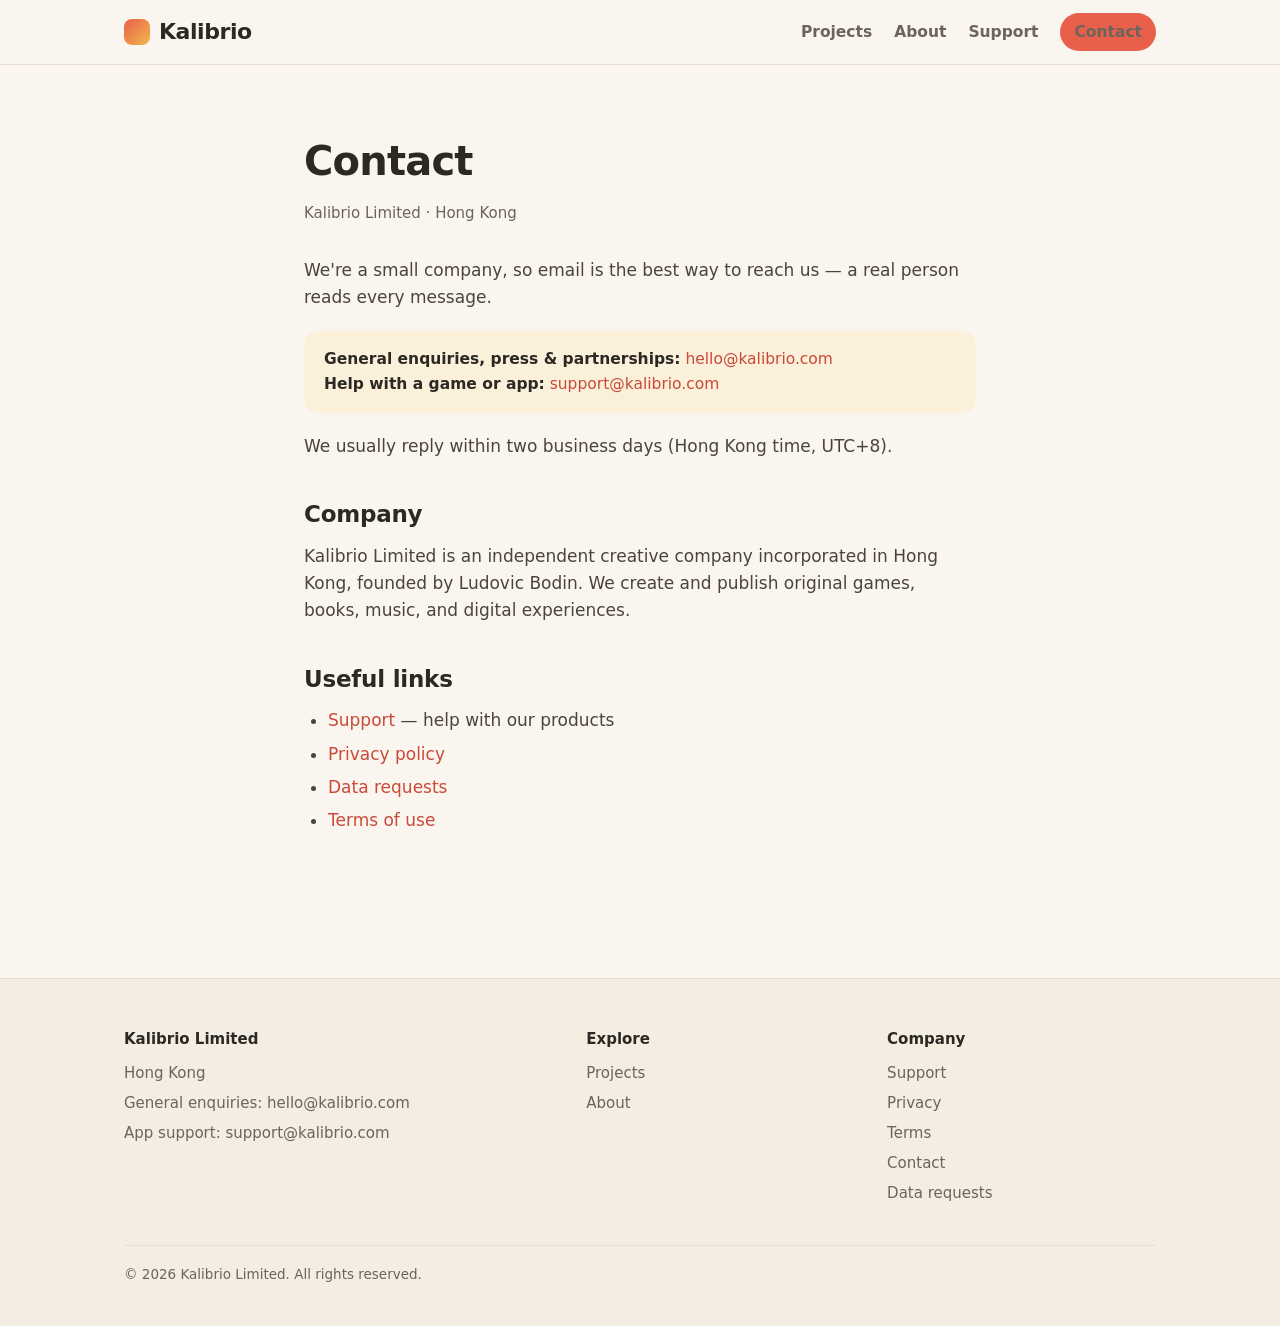
==== contact/index.html @ 45d8ee5a "deploy 2026-08-20_0154" ====
<!doctype html>
<html lang="en">
<head>
<meta charset="utf-8">
<meta name="viewport" content="width=device-width, initial-scale=1">
<title>Contact — Kalibrio Limited</title>
<meta name="description" content="Contact Kalibrio Limited — general enquiries, app support, press, and partnerships.">
<link rel="stylesheet" href="/styles.css">
<link rel="icon" href="/favicon.svg" type="image/svg+xml">
</head>
<body>

<header class="site">
  <div class="wrap nav">
    <a class="brand" href="/"><span class="mark"></span>Kalibrio</a>
    <nav class="links">
      <a class="navlink" href="/#projects">Projects</a>
      <a class="navlink" href="/#about">About</a>
      <a class="navlink" href="/support/">Support</a>
      <a class="btn small" href="/contact/">Contact</a>
    </nav>
  </div>
</header>

<main class="prose">
  <h1>Contact</h1>
  <p class="updated">Kalibrio Limited · Hong Kong</p>

  <p>We're a small company, so email is the best way to reach us — a real person reads every message.</p>

  <div class="note">
    <strong>General enquiries, press &amp; partnerships:</strong> <a href="mailto:hello@kalibrio.com">hello@kalibrio.com</a><br>
    <strong>Help with a game or app:</strong> <a href="mailto:support@kalibrio.com">support@kalibrio.com</a>
  </div>

  <p>We usually reply within two business days (Hong Kong time, UTC+8).</p>

  <h2>Company</h2>
  <p>Kalibrio Limited is an independent creative company incorporated in Hong Kong, founded by Ludovic Bodin. We create and publish original games, books, music, and digital experiences.</p>

  <h2>Useful links</h2>
  <ul>
    <li><a href="/support/">Support</a> — help with our products</li>
    <li><a href="/privacy/">Privacy policy</a></li>
    <li><a href="/data-requests/">Data requests</a></li>
    <li><a href="/terms/">Terms of use</a></li>
  </ul>
</main>

<footer class="site">
  <div class="wrap">
    <div class="cols">
      <div>
        <h4>Kalibrio Limited</h4>
        <ul>
          <li>Hong Kong</li>
          <li>General enquiries: <a href="mailto:hello@kalibrio.com">hello@kalibrio.com</a></li>
          <li>App support: <a href="mailto:support@kalibrio.com">support@kalibrio.com</a></li>
        </ul>
      </div>
      <div>
        <h4>Explore</h4>
        <ul>
          <li><a href="/#projects">Projects</a></li>
          <li><a href="/#about">About</a></li>
        </ul>
      </div>
      <div>
        <h4>Company</h4>
        <ul>
          <li><a href="/support/">Support</a></li>
          <li><a href="/privacy/">Privacy</a></li>
          <li><a href="/terms/">Terms</a></li>
          <li><a href="/contact/">Contact</a></li>
          <li><a href="/data-requests/">Data requests</a></li>
        </ul>
      </div>
    </div>
    <div class="legal">© 2026 Kalibrio Limited. All rights reserved.</div>
  </div>
</footer>

</body>
</html>
---- styles.css ----
/* Kalibrio — shared styles */
:root {
  --bg: #FAF6EF;
  --bg-soft: #F3EDE2;
  --card: #FFFFFF;
  --ink: #2C2925;
  --muted: #6B645B;
  --line: #E7DFD2;
  --accent: #E8604C;      /* coral */
  --accent-dark: #C94A38;
  --accent-soft: #FBE9E5;
  --gold: #F2B84B;
  --gold-soft: #FBF0DA;
  --blue: #3D6BD8;
  --radius: 20px;
  --shadow: 0 2px 6px rgba(60, 50, 40, 0.06), 0 12px 32px rgba(60, 50, 40, 0.08);
  --font: ui-rounded, "Avenir Next", "Nunito", "Segoe UI", system-ui, -apple-system, sans-serif;
}

* { margin: 0; padding: 0; box-sizing: border-box; }
html { scroll-behavior: smooth; }
body {
  font-family: var(--font);
  background: var(--bg);
  color: var(--ink);
  line-height: 1.6;
  font-size: 17px;
  -webkit-font-smoothing: antialiased;
}
img { max-width: 100%; display: block; }
a { color: var(--accent-dark); text-decoration: none; }
a:hover { text-decoration: underline; }

.wrap { max-width: 1080px; margin: 0 auto; padding: 0 24px; }

/* ---------- Nav ---------- */
header.site {
  position: sticky; top: 0; z-index: 50;
  background: rgba(250, 246, 239, 0.92);
  backdrop-filter: blur(8px);
  border-bottom: 1px solid var(--line);
}
.nav { display: flex; align-items: center; gap: 28px; height: 64px; }
.brand {
  font-weight: 800; font-size: 22px; letter-spacing: -0.02em;
  color: var(--ink); display: flex; align-items: center; gap: 9px;
}
.brand:hover { text-decoration: none; }
.brand .mark {
  width: 26px; height: 26px; border-radius: 8px;
  background: linear-gradient(135deg, var(--accent), var(--gold));
  display: inline-block; flex: none;
}
.nav .links { display: flex; gap: 22px; margin-left: auto; align-items: center; }
.nav .links a { color: var(--muted); font-weight: 600; font-size: 15.5px; }
.nav .links a:hover { color: var(--ink); text-decoration: none; }
.btn {
  display: inline-block; font-weight: 700; font-size: 15.5px;
  padding: 10px 20px; border-radius: 999px;
  background: var(--accent); color: #fff;
  transition: transform 0.15s ease, background 0.15s ease;
}
.btn:hover { background: var(--accent-dark); color: #fff; text-decoration: none; transform: translateY(-1px); }
.btn.ghost { background: transparent; color: var(--ink); border: 2px solid var(--line); }
.btn.ghost:hover { border-color: var(--ink); background: transparent; }
.btn.small { padding: 7px 14px; font-size: 14px; }

/* ---------- Hero ---------- */
.hero { padding: 84px 0 72px; display: grid; grid-template-columns: 1.4fr 1fr; gap: 48px; align-items: center; }
.hero h1 { font-size: clamp(40px, 6vw, 62px); line-height: 1.08; letter-spacing: -0.03em; font-weight: 800; }
.hero p.lead { font-size: clamp(18px, 2.2vw, 21px); color: var(--muted); margin: 20px 0 30px; max-width: 34em; }
.hero .cta { display: flex; gap: 14px; flex-wrap: wrap; }

/* morphing object */
.morph-stage { display: flex; justify-content: center; }
.morph {
  position: relative; width: 240px; height: 240px;
  display: flex; align-items: center; justify-content: center;
}
.morph .blob {
  position: absolute; inset: 0;
  background: linear-gradient(140deg, var(--gold-soft), var(--accent-soft));
  border-radius: 58% 42% 55% 45% / 48% 55% 45% 52%;
  animation: blobwobble 14s ease-in-out infinite alternate;
}
@keyframes blobwobble {
  0%   { border-radius: 58% 42% 55% 45% / 48% 55% 45% 52%; transform: rotate(0deg); }
  100% { border-radius: 45% 55% 44% 56% / 55% 44% 58% 42%; transform: rotate(8deg); }
}
.morph svg { position: absolute; width: 104px; height: 104px; opacity: 0; animation: cycle 16s infinite; }
.morph svg:nth-child(2) { animation-delay: 0s; }
.morph svg:nth-child(3) { animation-delay: 4s; }
.morph svg:nth-child(4) { animation-delay: 8s; }
.morph svg:nth-child(5) { animation-delay: 12s; }
@keyframes cycle {
  0%, 18% { opacity: 1; transform: scale(1) translateY(0); }
  22%, 96% { opacity: 0; transform: scale(0.85) translateY(6px); }
  98% { opacity: 0; transform: scale(0.85) translateY(-6px); }
  100% { opacity: 1; transform: scale(1) translateY(0); }
}
@media (prefers-reduced-motion: reduce) {
  .morph svg, .morph .blob { animation: none; }
  .morph svg:nth-child(2) { opacity: 1; }
}

/* ---------- Sections ---------- */
section { padding: 56px 0; }
.kicker {
  font-size: 14px; font-weight: 800; letter-spacing: 0.12em;
  text-transform: uppercase; color: var(--accent);
}
h2.title { font-size: clamp(28px, 4vw, 38px); letter-spacing: -0.02em; margin: 6px 0 10px; }
.sub { color: var(--muted); max-width: 44em; }

/* ---------- Cards ---------- */
.grid { display: grid; gap: 24px; margin-top: 34px; }
.grid.cols-2 { grid-template-columns: repeat(2, 1fr); }
.grid.cols-3 { grid-template-columns: repeat(3, 1fr); }
.card {
  background: var(--card); border-radius: var(--radius);
  box-shadow: var(--shadow); overflow: hidden;
  border: 1px solid rgba(231, 223, 210, 0.6);
  display: flex; flex-direction: column;
  transition: transform 0.18s ease, box-shadow 0.18s ease;
}
.card:hover { transform: translateY(-3px); box-shadow: 0 4px 10px rgba(60,50,40,0.07), 0 18px 44px rgba(60,50,40,0.11); }
.card .art { aspect-ratio: 16 / 10; overflow: hidden; background: var(--bg-soft); }
.card .art img { width: 100%; height: 100%; object-fit: cover; }
.card .art.pad { display: flex; align-items: center; justify-content: center; }
.card .art.pad img { width: auto; height: 78%; object-fit: contain; border-radius: 14px; }
.card .body { padding: 22px 24px 24px; display: flex; flex-direction: column; gap: 10px; flex: 1; }
.card h3 { font-size: 21px; letter-spacing: -0.01em; }
.card p { color: var(--muted); font-size: 15.5px; flex: 1; }
.card .meta { display: flex; gap: 8px; flex-wrap: wrap; align-items: center; }
.pill {
  font-size: 12.5px; font-weight: 700; padding: 3px 11px; border-radius: 999px;
  background: var(--accent-soft); color: var(--accent-dark);
}
.pill.gold { background: var(--gold-soft); color: #9A6E17; }
.pill.blue { background: #E6ECFB; color: #2C4FA8; }
.card .links { display: flex; gap: 14px; flex-wrap: wrap; font-size: 14.5px; font-weight: 700; }

/* ---------- Principles ---------- */
.principles { background: var(--bg-soft); border-radius: 28px; padding: 48px; margin-top: 8px; }
.principles .grid { margin-top: 26px; }
.principle h3 { font-size: 19px; margin-bottom: 6px; display: flex; align-items: center; gap: 10px; }
.principle .dot { width: 12px; height: 12px; border-radius: 4px; flex: none; }
.principle p { color: var(--muted); font-size: 15.5px; }

/* ---------- Prose pages ---------- */
.prose { max-width: 720px; margin: 0 auto; padding: 64px 24px 80px; }
.prose h1 { font-size: clamp(30px, 5vw, 40px); letter-spacing: -0.02em; margin-bottom: 8px; }
.prose .updated { color: var(--muted); font-size: 15px; margin-bottom: 32px; }
.prose h2 { font-size: 23px; margin: 36px 0 10px; letter-spacing: -0.01em; }
.prose h3 { font-size: 18px; margin: 24px 0 6px; }
.prose p, .prose li { color: #4A443C; }
.prose ul, .prose ol { padding-left: 24px; margin: 10px 0 16px; }
.prose li { margin: 6px 0; }
.prose .note {
  background: var(--gold-soft); border-radius: 14px; padding: 16px 20px;
  font-size: 15.5px; margin: 20px 0;
}

/* ---------- Game page ---------- */
.game-hero { display: flex; gap: 28px; align-items: center; padding: 64px 0 8px; flex-wrap: wrap; }
.game-hero img.icon { width: 120px; height: 120px; border-radius: 27px; box-shadow: var(--shadow); }
.game-hero h1 { font-size: clamp(34px, 5vw, 46px); letter-spacing: -0.02em; }
.game-hero .tag { color: var(--muted); font-size: 19px; }
.shots { display: grid; grid-template-columns: repeat(2, 1fr); gap: 24px; margin: 34px auto; max-width: 640px; }
.shots img { border-radius: 22px; box-shadow: var(--shadow); }
.facts { display: grid; grid-template-columns: repeat(3, 1fr); gap: 18px; margin: 30px 0; }
.fact { background: var(--card); border-radius: 16px; padding: 18px 20px; box-shadow: var(--shadow); }
.fact .k { font-size: 13px; font-weight: 800; text-transform: uppercase; letter-spacing: 0.08em; color: var(--accent); }
.fact .v { font-weight: 600; margin-top: 4px; font-size: 15.5px; }
details.faq {
  background: var(--card); border-radius: 14px; padding: 16px 22px;
  margin: 10px 0; box-shadow: var(--shadow);
}
details.faq summary { font-weight: 700; cursor: pointer; }
details.faq p { margin-top: 10px; color: var(--muted); font-size: 15.5px; }

/* ---------- Footer ---------- */
footer.site {
  margin-top: 48px; border-top: 1px solid var(--line);
  background: var(--bg-soft); padding: 48px 0 40px;
  font-size: 15px; color: var(--muted);
}
footer.site .cols { display: grid; grid-template-columns: 1.6fr 1fr 1fr; gap: 32px; }
footer.site h4 { color: var(--ink); font-size: 15px; margin-bottom: 10px; }
footer.site ul { list-style: none; }
footer.site li { margin: 6px 0; }
footer.site a { color: var(--muted); }
footer.site a:hover { color: var(--ink); }
footer.site .legal { margin-top: 34px; padding-top: 18px; border-top: 1px solid var(--line); font-size: 13.5px; }

/* ---------- Responsive ---------- */
@media (max-width: 860px) {
  .hero { grid-template-columns: 1fr; padding: 56px 0 40px; text-align: center; }
  .hero .cta { justify-content: center; }
  .morph-stage { order: -1; }
  .morph { width: 180px; height: 180px; }
  .morph svg { width: 80px; height: 80px; }
  .grid.cols-2, .grid.cols-3 { grid-template-columns: 1fr; }
  .facts { grid-template-columns: 1fr; }
  .shots { grid-template-columns: 1fr; }
  .principles { padding: 32px 24px; }
  footer.site .cols { grid-template-columns: 1fr; }
  .nav .links a.navlink { display: none; }
}
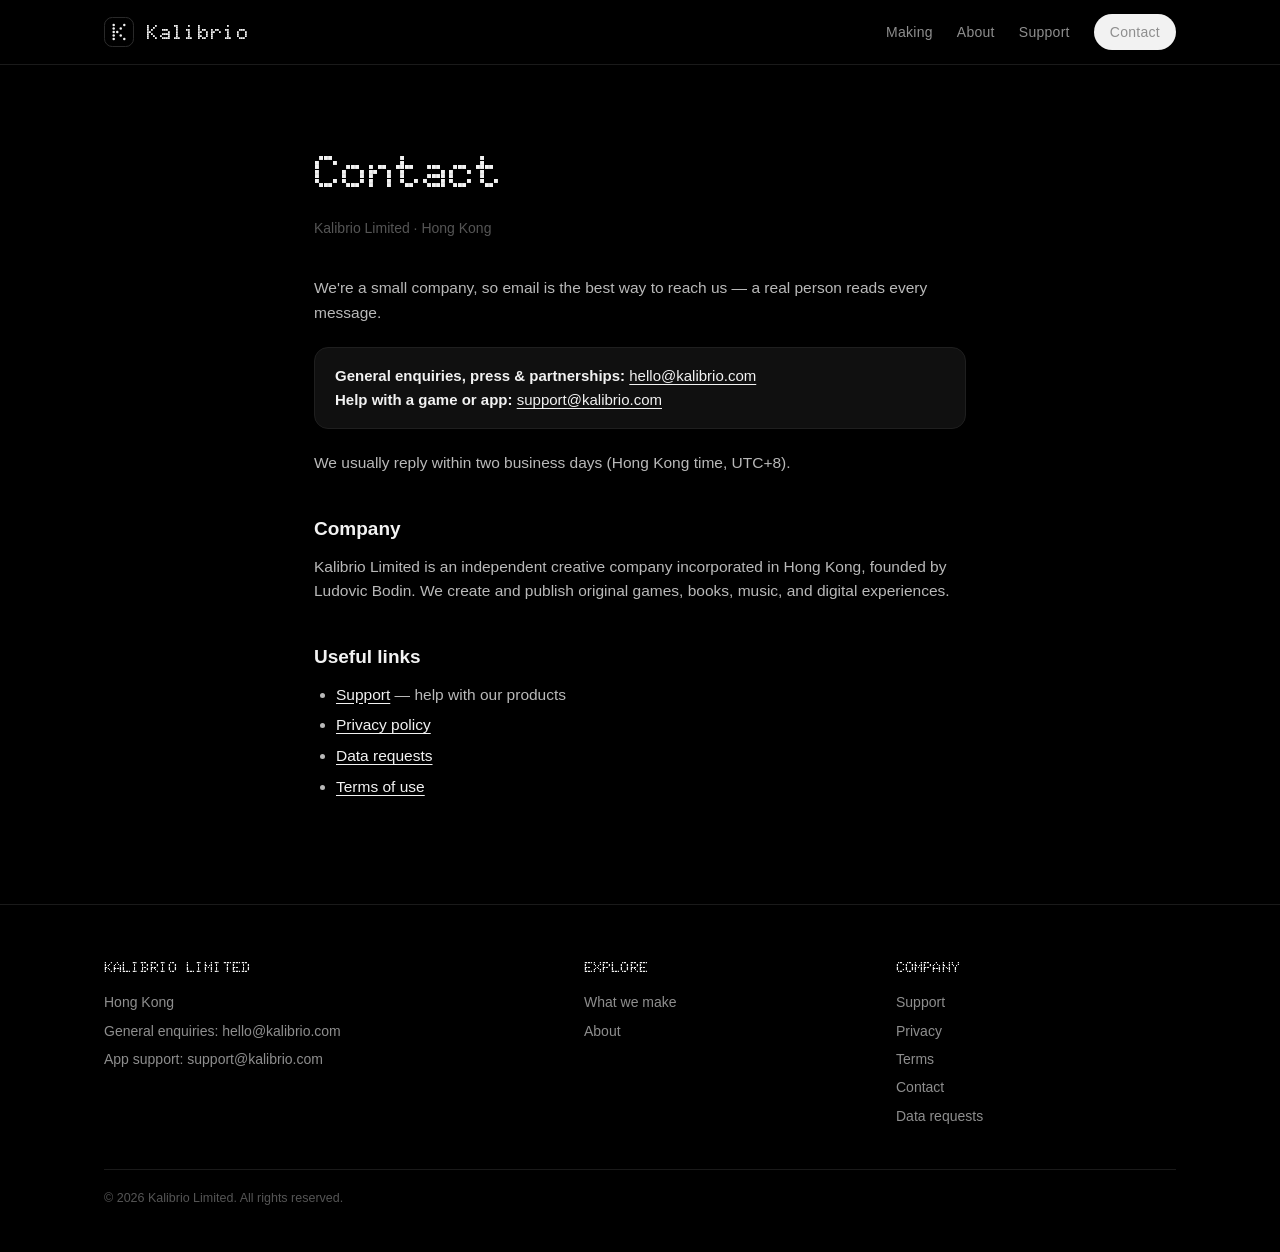
==== commit 41221bb2: "deploy 2026-08-20_0207" ====
--- a/contact/index.html
+++ b/contact/index.html
@@ -12,9 +12,20 @@
 
 <header class="site">
   <div class="wrap nav">
-    <a class="brand" href="/"><span class="mark"></span>Kalibrio</a>
+    <a class="brand" href="/" aria-label="Kalibrio home">
+      <svg viewBox="0 0 34 34" aria-hidden="true">
+        <rect x="0.5" y="0.5" width="33" height="33" rx="9" fill="none" stroke="#333"/>
+        <g fill="#F2F2F2">
+          <circle cx="11" cy="9" r="1.4"/><circle cx="11" cy="13" r="1.4"/><circle cx="11" cy="17" r="1.4"/><circle cx="11" cy="21" r="1.4"/><circle cx="11" cy="25" r="1.4"/>
+          <circle cx="15" cy="17" r="1.4"/>
+          <circle cx="19" cy="13" r="1.4"/><circle cx="23" cy="9" r="1.4"/>
+          <circle cx="19" cy="21" r="1.4"/><circle cx="23" cy="25" r="1.4"/>
+        </g>
+      </svg>
+      Kalibrio
+    </a>
     <nav class="links">
-      <a class="navlink" href="/#projects">Projects</a>
+      <a class="navlink" href="/#making">Making</a>
       <a class="navlink" href="/#about">About</a>
       <a class="navlink" href="/support/">Support</a>
       <a class="btn small" href="/contact/">Contact</a>
@@ -51,7 +62,7 @@
   <div class="wrap">
     <div class="cols">
       <div>
-        <h4>Kalibrio Limited</h4>
+        <h4>KALIBRIO LIMITED</h4>
         <ul>
           <li>Hong Kong</li>
           <li>General enquiries: <a href="mailto:hello@kalibrio.com">hello@kalibrio.com</a></li>
@@ -59,14 +70,14 @@
         </ul>
       </div>
       <div>
-        <h4>Explore</h4>
+        <h4>EXPLORE</h4>
         <ul>
-          <li><a href="/#projects">Projects</a></li>
+          <li><a href="/#making">What we make</a></li>
           <li><a href="/#about">About</a></li>
         </ul>
       </div>
       <div>
-        <h4>Company</h4>
+        <h4>COMPANY</h4>
         <ul>
           <li><a href="/support/">Support</a></li>
           <li><a href="/privacy/">Privacy</a></li>
--- a/styles.css
+++ b/styles.css
@@ -1,20 +1,22 @@
-/* Kalibrio — shared styles */
+/* Kalibrio — black & white, dot-matrix design */
+@font-face {
+  font-family: 'Doto';
+  src: url('/assets/fonts/doto.woff2') format('woff2');
+  font-weight: 100 900;
+  font-display: swap;
+}
+
 :root {
-  --bg: #FAF6EF;
-  --bg-soft: #F3EDE2;
-  --card: #FFFFFF;
-  --ink: #2C2925;
-  --muted: #6B645B;
-  --line: #E7DFD2;
-  --accent: #E8604C;      /* coral */
-  --accent-dark: #C94A38;
-  --accent-soft: #FBE9E5;
-  --gold: #F2B84B;
-  --gold-soft: #FBF0DA;
-  --blue: #3D6BD8;
-  --radius: 20px;
-  --shadow: 0 2px 6px rgba(60, 50, 40, 0.06), 0 12px 32px rgba(60, 50, 40, 0.08);
-  --font: ui-rounded, "Avenir Next", "Nunito", "Segoe UI", system-ui, -apple-system, sans-serif;
+  --bg: #000000;
+  --card: #101010;
+  --card-line: #1F1F1F;
+  --ink: #F2F2F2;
+  --muted: #8E8E8E;
+  --faint: #555555;
+  --line: #1A1A1A;
+  --radius: 18px;
+  --font: "Helvetica Neue", Helvetica, Arial, "Segoe UI", system-ui, sans-serif;
+  --dot-font: 'Doto', "Helvetica Neue", system-ui, sans-serif;
 }
 
 * { margin: 0; padding: 0; box-sizing: border-box; }
@@ -24,186 +26,166 @@
   background: var(--bg);
   color: var(--ink);
   line-height: 1.6;
-  font-size: 17px;
+  font-size: 16px;
   -webkit-font-smoothing: antialiased;
 }
 img { max-width: 100%; display: block; }
-a { color: var(--accent-dark); text-decoration: none; }
+a { color: var(--ink); text-decoration: none; }
 a:hover { text-decoration: underline; }
+::selection { background: #FFFFFF; color: #000000; }
 
-.wrap { max-width: 1080px; margin: 0 auto; padding: 0 24px; }
+.wrap { max-width: 1120px; margin: 0 auto; padding: 0 24px; }
 
 /* ---------- Nav ---------- */
 header.site {
   position: sticky; top: 0; z-index: 50;
-  background: rgba(250, 246, 239, 0.92);
-  backdrop-filter: blur(8px);
+  background: rgba(0, 0, 0, 0.85);
+  backdrop-filter: blur(10px);
   border-bottom: 1px solid var(--line);
 }
 .nav { display: flex; align-items: center; gap: 28px; height: 64px; }
 .brand {
-  font-weight: 800; font-size: 22px; letter-spacing: -0.02em;
-  color: var(--ink); display: flex; align-items: center; gap: 9px;
+  display: flex; align-items: center; gap: 12px;
+  font-family: var(--dot-font); font-weight: 900; font-size: 20px;
+  letter-spacing: 0.04em; color: var(--ink);
 }
 .brand:hover { text-decoration: none; }
-.brand .mark {
-  width: 26px; height: 26px; border-radius: 8px;
-  background: linear-gradient(135deg, var(--accent), var(--gold));
-  display: inline-block; flex: none;
-}
-.nav .links { display: flex; gap: 22px; margin-left: auto; align-items: center; }
-.nav .links a { color: var(--muted); font-weight: 600; font-size: 15.5px; }
+.brand svg { width: 30px; height: 30px; flex: none; }
+.nav .links { display: flex; gap: 24px; margin-left: auto; align-items: center; }
+.nav .links a { color: var(--muted); font-size: 14px; letter-spacing: 0.02em; }
 .nav .links a:hover { color: var(--ink); text-decoration: none; }
 .btn {
-  display: inline-block; font-weight: 700; font-size: 15.5px;
-  padding: 10px 20px; border-radius: 999px;
-  background: var(--accent); color: #fff;
-  transition: transform 0.15s ease, background 0.15s ease;
+  display: inline-block; font-size: 14px; font-weight: 500;
+  padding: 9px 20px; border-radius: 999px;
+  background: var(--ink); color: #000;
+  transition: opacity 0.15s ease;
 }
-.btn:hover { background: var(--accent-dark); color: #fff; text-decoration: none; transform: translateY(-1px); }
-.btn.ghost { background: transparent; color: var(--ink); border: 2px solid var(--line); }
-.btn.ghost:hover { border-color: var(--ink); background: transparent; }
-.btn.small { padding: 7px 14px; font-size: 14px; }
+.btn:hover { opacity: 0.8; color: #000; text-decoration: none; }
+.btn.ghost { background: transparent; color: var(--ink); border: 1px solid #333; }
+.btn.small { padding: 7px 16px; font-size: 13px; }
 
 /* ---------- Hero ---------- */
-.hero { padding: 84px 0 72px; display: grid; grid-template-columns: 1.4fr 1fr; gap: 48px; align-items: center; }
-.hero h1 { font-size: clamp(40px, 6vw, 62px); line-height: 1.08; letter-spacing: -0.03em; font-weight: 800; }
-.hero p.lead { font-size: clamp(18px, 2.2vw, 21px); color: var(--muted); margin: 20px 0 30px; max-width: 34em; }
-.hero .cta { display: flex; gap: 14px; flex-wrap: wrap; }
-
-/* morphing object */
-.morph-stage { display: flex; justify-content: center; }
-.morph {
-  position: relative; width: 240px; height: 240px;
-  display: flex; align-items: center; justify-content: center;
+.hero { position: relative; padding: 40px 0 24px; text-align: center; }
+.hero .stage { position: relative; height: 380px; }
+.hero canvas { position: absolute; inset: 0; width: 100%; height: 100%; }
+.hero h1.fallback {
+  font-family: var(--dot-font); font-weight: 900;
+  font-size: clamp(44px, 8vw, 96px); line-height: 1.1; letter-spacing: 0.02em;
+  padding-top: 100px;
+  display: none;
 }
-.morph .blob {
-  position: absolute; inset: 0;
-  background: linear-gradient(140deg, var(--gold-soft), var(--accent-soft));
-  border-radius: 58% 42% 55% 45% / 48% 55% 45% 52%;
-  animation: blobwobble 14s ease-in-out infinite alternate;
+.no-js .hero h1.fallback { display: block; }
+.no-js .hero canvas { display: none; }
+.hero p.lead {
+  color: var(--muted); font-size: clamp(16px, 2vw, 19px);
+  max-width: 36em; margin: 0 auto 30px;
 }
-@keyframes blobwobble {
-  0%   { border-radius: 58% 42% 55% 45% / 48% 55% 45% 52%; transform: rotate(0deg); }
-  100% { border-radius: 45% 55% 44% 56% / 55% 44% 58% 42%; transform: rotate(8deg); }
-}
-.morph svg { position: absolute; width: 104px; height: 104px; opacity: 0; animation: cycle 16s infinite; }
-.morph svg:nth-child(2) { animation-delay: 0s; }
-.morph svg:nth-child(3) { animation-delay: 4s; }
-.morph svg:nth-child(4) { animation-delay: 8s; }
-.morph svg:nth-child(5) { animation-delay: 12s; }
-@keyframes cycle {
-  0%, 18% { opacity: 1; transform: scale(1) translateY(0); }
-  22%, 96% { opacity: 0; transform: scale(0.85) translateY(6px); }
-  98% { opacity: 0; transform: scale(0.85) translateY(-6px); }
-  100% { opacity: 1; transform: scale(1) translateY(0); }
-}
-@media (prefers-reduced-motion: reduce) {
-  .morph svg, .morph .blob { animation: none; }
-  .morph svg:nth-child(2) { opacity: 1; }
-}
+.hero .cta { display: flex; gap: 14px; justify-content: center; flex-wrap: wrap; }
 
 /* ---------- Sections ---------- */
-section { padding: 56px 0; }
+section { padding: 64px 0; }
 .kicker {
-  font-size: 14px; font-weight: 800; letter-spacing: 0.12em;
-  text-transform: uppercase; color: var(--accent);
+  font-family: var(--dot-font); font-weight: 900;
+  font-size: 13px; letter-spacing: 0.28em; text-transform: uppercase;
+  color: var(--faint);
 }
-h2.title { font-size: clamp(28px, 4vw, 38px); letter-spacing: -0.02em; margin: 6px 0 10px; }
-.sub { color: var(--muted); max-width: 44em; }
+h2.title {
+  font-family: var(--dot-font); font-weight: 900;
+  font-size: clamp(28px, 4.5vw, 44px); letter-spacing: 0.02em;
+  margin: 10px 0 12px;
+}
+.sub { color: var(--muted); max-width: 42em; }
 
-/* ---------- Cards ---------- */
-.grid { display: grid; gap: 24px; margin-top: 34px; }
+/* ---------- Category cards ---------- */
+.grid { display: grid; gap: 18px; margin-top: 40px; }
+.grid.cols-4 { grid-template-columns: repeat(4, 1fr); }
 .grid.cols-2 { grid-template-columns: repeat(2, 1fr); }
-.grid.cols-3 { grid-template-columns: repeat(3, 1fr); }
 .card {
-  background: var(--card); border-radius: var(--radius);
-  box-shadow: var(--shadow); overflow: hidden;
-  border: 1px solid rgba(231, 223, 210, 0.6);
-  display: flex; flex-direction: column;
-  transition: transform 0.18s ease, box-shadow 0.18s ease;
+  background: var(--card); border: 1px solid var(--card-line);
+  border-radius: var(--radius); padding: 28px 26px 30px;
+  display: flex; flex-direction: column; gap: 6px;
+  min-height: 300px;
+  transition: border-color 0.2s ease;
 }
-.card:hover { transform: translateY(-3px); box-shadow: 0 4px 10px rgba(60,50,40,0.07), 0 18px 44px rgba(60,50,40,0.11); }
-.card .art { aspect-ratio: 16 / 10; overflow: hidden; background: var(--bg-soft); }
-.card .art img { width: 100%; height: 100%; object-fit: cover; }
-.card .art.pad { display: flex; align-items: center; justify-content: center; }
-.card .art.pad img { width: auto; height: 78%; object-fit: contain; border-radius: 14px; }
-.card .body { padding: 22px 24px 24px; display: flex; flex-direction: column; gap: 10px; flex: 1; }
-.card h3 { font-size: 21px; letter-spacing: -0.01em; }
-.card p { color: var(--muted); font-size: 15.5px; flex: 1; }
-.card .meta { display: flex; gap: 8px; flex-wrap: wrap; align-items: center; }
-.pill {
-  font-size: 12.5px; font-weight: 700; padding: 3px 11px; border-radius: 999px;
-  background: var(--accent-soft); color: var(--accent-dark);
+.card:hover { border-color: #3A3A3A; }
+.card h3 { font-size: 18px; font-weight: 600; letter-spacing: 0.01em; }
+.card p.desc { color: var(--muted); font-size: 14.5px; }
+.card .doticon { flex: 1; min-height: 130px; margin-top: 22px; }
+
+/* dotted icons: dot grid revealed through an SVG mask */
+.doticon {
+  background-image: radial-gradient(circle, #EDEDED 1.3px, transparent 1.45px);
+  background-size: 9px 9px;
+  -webkit-mask-repeat: no-repeat; mask-repeat: no-repeat;
+  -webkit-mask-position: center; mask-position: center;
+  -webkit-mask-size: contain; mask-size: contain;
+  animation: dotpulse 6s ease-in-out infinite;
 }
-.pill.gold { background: var(--gold-soft); color: #9A6E17; }
-.pill.blue { background: #E6ECFB; color: #2C4FA8; }
-.card .links { display: flex; gap: 14px; flex-wrap: wrap; font-size: 14.5px; font-weight: 700; }
+@keyframes dotpulse { 0%, 100% { opacity: 0.9; } 50% { opacity: 0.55; } }
+.card:nth-child(2) .doticon { animation-delay: 1.5s; }
+.card:nth-child(3) .doticon { animation-delay: 3s; }
+.card:nth-child(4) .doticon { animation-delay: 4.5s; }
+@media (prefers-reduced-motion: reduce) { .doticon { animation: none; } }
+
+.doticon.game { -webkit-mask-image: url("data:image/svg+xml,%3Csvg xmlns='http://www.w3.org/2000/svg' width='120' height='120' viewBox='0 0 120 120'%3E%3Crect x='12' y='12' width='45' height='45' rx='10'/%3E%3Crect x='63' y='12' width='45' height='45' rx='10'/%3E%3Crect x='12' y='63' width='45' height='45' rx='10'/%3E%3C/svg%3E"); mask-image: url("data:image/svg+xml,%3Csvg xmlns='http://www.w3.org/2000/svg' width='120' height='120' viewBox='0 0 120 120'%3E%3Crect x='12' y='12' width='45' height='45' rx='10'/%3E%3Crect x='63' y='12' width='45' height='45' rx='10'/%3E%3Crect x='12' y='63' width='45' height='45' rx='10'/%3E%3C/svg%3E"); }
+.doticon.book { -webkit-mask-image: url("data:image/svg+xml,%3Csvg xmlns='http://www.w3.org/2000/svg' width='120' height='120' viewBox='0 0 120 120'%3E%3Cpath d='M60 24 C50 15 30 14 18 18 V100 C30 96 50 97 60 106 C70 97 90 96 102 100 V18 C90 14 70 15 60 24 Z'/%3E%3C/svg%3E"); mask-image: url("data:image/svg+xml,%3Csvg xmlns='http://www.w3.org/2000/svg' width='120' height='120' viewBox='0 0 120 120'%3E%3Cpath d='M60 24 C50 15 30 14 18 18 V100 C30 96 50 97 60 106 C70 97 90 96 102 100 V18 C90 14 70 15 60 24 Z'/%3E%3C/svg%3E"); }
+.doticon.music { -webkit-mask-image: url("data:image/svg+xml,%3Csvg xmlns='http://www.w3.org/2000/svg' width='120' height='120' viewBox='0 0 120 120'%3E%3Cpath d='M48 88 V26 L96 16 V78' stroke='%23000' stroke-width='14' fill='none' stroke-linecap='round' stroke-linejoin='round'/%3E%3Cellipse cx='36' cy='90' rx='16' ry='13'/%3E%3Cellipse cx='84' cy='80' rx='16' ry='13'/%3E%3C/svg%3E"); mask-image: url("data:image/svg+xml,%3Csvg xmlns='http://www.w3.org/2000/svg' width='120' height='120' viewBox='0 0 120 120'%3E%3Cpath d='M48 88 V26 L96 16 V78' stroke='%23000' stroke-width='14' fill='none' stroke-linecap='round' stroke-linejoin='round'/%3E%3Cellipse cx='36' cy='90' rx='16' ry='13'/%3E%3Cellipse cx='84' cy='80' rx='16' ry='13'/%3E%3C/svg%3E"); }
+.doticon.tv { -webkit-mask-image: url("data:image/svg+xml,%3Csvg xmlns='http://www.w3.org/2000/svg' width='120' height='120' viewBox='0 0 120 120'%3E%3Crect x='10' y='24' width='100' height='64' rx='12'/%3E%3Crect x='38' y='98' width='44' height='10' rx='5'/%3E%3C/svg%3E"); mask-image: url("data:image/svg+xml,%3Csvg xmlns='http://www.w3.org/2000/svg' width='120' height='120' viewBox='0 0 120 120'%3E%3Crect x='10' y='24' width='100' height='64' rx='12'/%3E%3Crect x='38' y='98' width='44' height='10' rx='5'/%3E%3C/svg%3E"); }
 
 /* ---------- Principles ---------- */
-.principles { background: var(--bg-soft); border-radius: 28px; padding: 48px; margin-top: 8px; }
-.principles .grid { margin-top: 26px; }
-.principle h3 { font-size: 19px; margin-bottom: 6px; display: flex; align-items: center; gap: 10px; }
-.principle .dot { width: 12px; height: 12px; border-radius: 4px; flex: none; }
-.principle p { color: var(--muted); font-size: 15.5px; }
+.principles { border-top: 1px solid var(--line); border-bottom: 1px solid var(--line); }
+.principles .grid { margin-top: 30px; }
+.grid.cols-3 { grid-template-columns: repeat(3, 1fr); }
+.principle h3 { font-size: 16px; font-weight: 600; margin-bottom: 6px; }
+.principle p { color: var(--muted); font-size: 14.5px; }
 
 /* ---------- Prose pages ---------- */
-.prose { max-width: 720px; margin: 0 auto; padding: 64px 24px 80px; }
-.prose h1 { font-size: clamp(30px, 5vw, 40px); letter-spacing: -0.02em; margin-bottom: 8px; }
-.prose .updated { color: var(--muted); font-size: 15px; margin-bottom: 32px; }
-.prose h2 { font-size: 23px; margin: 36px 0 10px; letter-spacing: -0.01em; }
-.prose h3 { font-size: 18px; margin: 24px 0 6px; }
-.prose p, .prose li { color: #4A443C; }
-.prose ul, .prose ol { padding-left: 24px; margin: 10px 0 16px; }
+.prose { max-width: 700px; margin: 0 auto; padding: 72px 24px 88px; }
+.prose h1 {
+  font-family: var(--dot-font); font-weight: 900;
+  font-size: clamp(30px, 5vw, 44px); letter-spacing: 0.02em; margin-bottom: 10px;
+}
+.prose .updated { color: var(--faint); font-size: 14px; margin-bottom: 36px; }
+.prose h2 { font-size: 19px; font-weight: 600; margin: 38px 0 10px; }
+.prose h3 { font-size: 16px; font-weight: 600; margin: 24px 0 6px; }
+.prose p, .prose li { color: #B9B9B9; font-size: 15.5px; }
+.prose ul, .prose ol { padding-left: 22px; margin: 10px 0 16px; }
 .prose li { margin: 6px 0; }
+.prose a { color: var(--ink); text-decoration: underline; text-underline-offset: 3px; }
+.prose code { font-family: ui-monospace, Menlo, monospace; font-size: 14px; color: var(--ink); }
 .prose .note {
-  background: var(--gold-soft); border-radius: 14px; padding: 16px 20px;
-  font-size: 15.5px; margin: 20px 0;
+  background: var(--card); border: 1px solid var(--card-line);
+  border-radius: 14px; padding: 16px 20px; font-size: 15px; margin: 22px 0;
 }
-
-/* ---------- Game page ---------- */
-.game-hero { display: flex; gap: 28px; align-items: center; padding: 64px 0 8px; flex-wrap: wrap; }
-.game-hero img.icon { width: 120px; height: 120px; border-radius: 27px; box-shadow: var(--shadow); }
-.game-hero h1 { font-size: clamp(34px, 5vw, 46px); letter-spacing: -0.02em; }
-.game-hero .tag { color: var(--muted); font-size: 19px; }
-.shots { display: grid; grid-template-columns: repeat(2, 1fr); gap: 24px; margin: 34px auto; max-width: 640px; }
-.shots img { border-radius: 22px; box-shadow: var(--shadow); }
-.facts { display: grid; grid-template-columns: repeat(3, 1fr); gap: 18px; margin: 30px 0; }
-.fact { background: var(--card); border-radius: 16px; padding: 18px 20px; box-shadow: var(--shadow); }
-.fact .k { font-size: 13px; font-weight: 800; text-transform: uppercase; letter-spacing: 0.08em; color: var(--accent); }
-.fact .v { font-weight: 600; margin-top: 4px; font-size: 15.5px; }
-details.faq {
-  background: var(--card); border-radius: 14px; padding: 16px 22px;
-  margin: 10px 0; box-shadow: var(--shadow);
-}
-details.faq summary { font-weight: 700; cursor: pointer; }
-details.faq p { margin-top: 10px; color: var(--muted); font-size: 15.5px; }
 
 /* ---------- Footer ---------- */
 footer.site {
-  margin-top: 48px; border-top: 1px solid var(--line);
-  background: var(--bg-soft); padding: 48px 0 40px;
-  font-size: 15px; color: var(--muted);
+  border-top: 1px solid var(--line);
+  padding: 52px 0 44px;
+  font-size: 14px; color: var(--muted);
 }
 footer.site .cols { display: grid; grid-template-columns: 1.6fr 1fr 1fr; gap: 32px; }
-footer.site h4 { color: var(--ink); font-size: 15px; margin-bottom: 10px; }
+footer.site h4 {
+  font-family: var(--dot-font); font-weight: 900;
+  color: var(--ink); font-size: 14px; letter-spacing: 0.08em; margin-bottom: 12px;
+}
 footer.site ul { list-style: none; }
 footer.site li { margin: 6px 0; }
 footer.site a { color: var(--muted); }
 footer.site a:hover { color: var(--ink); }
-footer.site .legal { margin-top: 34px; padding-top: 18px; border-top: 1px solid var(--line); font-size: 13.5px; }
+footer.site .legal {
+  margin-top: 36px; padding-top: 18px; border-top: 1px solid var(--line);
+  font-size: 12.5px; color: var(--faint);
+}
 
 /* ---------- Responsive ---------- */
-@media (max-width: 860px) {
-  .hero { grid-template-columns: 1fr; padding: 56px 0 40px; text-align: center; }
-  .hero .cta { justify-content: center; }
-  .morph-stage { order: -1; }
-  .morph { width: 180px; height: 180px; }
-  .morph svg { width: 80px; height: 80px; }
-  .grid.cols-2, .grid.cols-3 { grid-template-columns: 1fr; }
-  .facts { grid-template-columns: 1fr; }
-  .shots { grid-template-columns: 1fr; }
-  .principles { padding: 32px 24px; }
+@media (max-width: 960px) {
+  .grid.cols-4 { grid-template-columns: repeat(2, 1fr); }
+}
+@media (max-width: 640px) {
+  .hero .stage { height: 220px; }
+  .grid.cols-4, .grid.cols-3, .grid.cols-2 { grid-template-columns: 1fr; }
+  .card { min-height: 240px; }
   footer.site .cols { grid-template-columns: 1fr; }
   .nav .links a.navlink { display: none; }
 }
